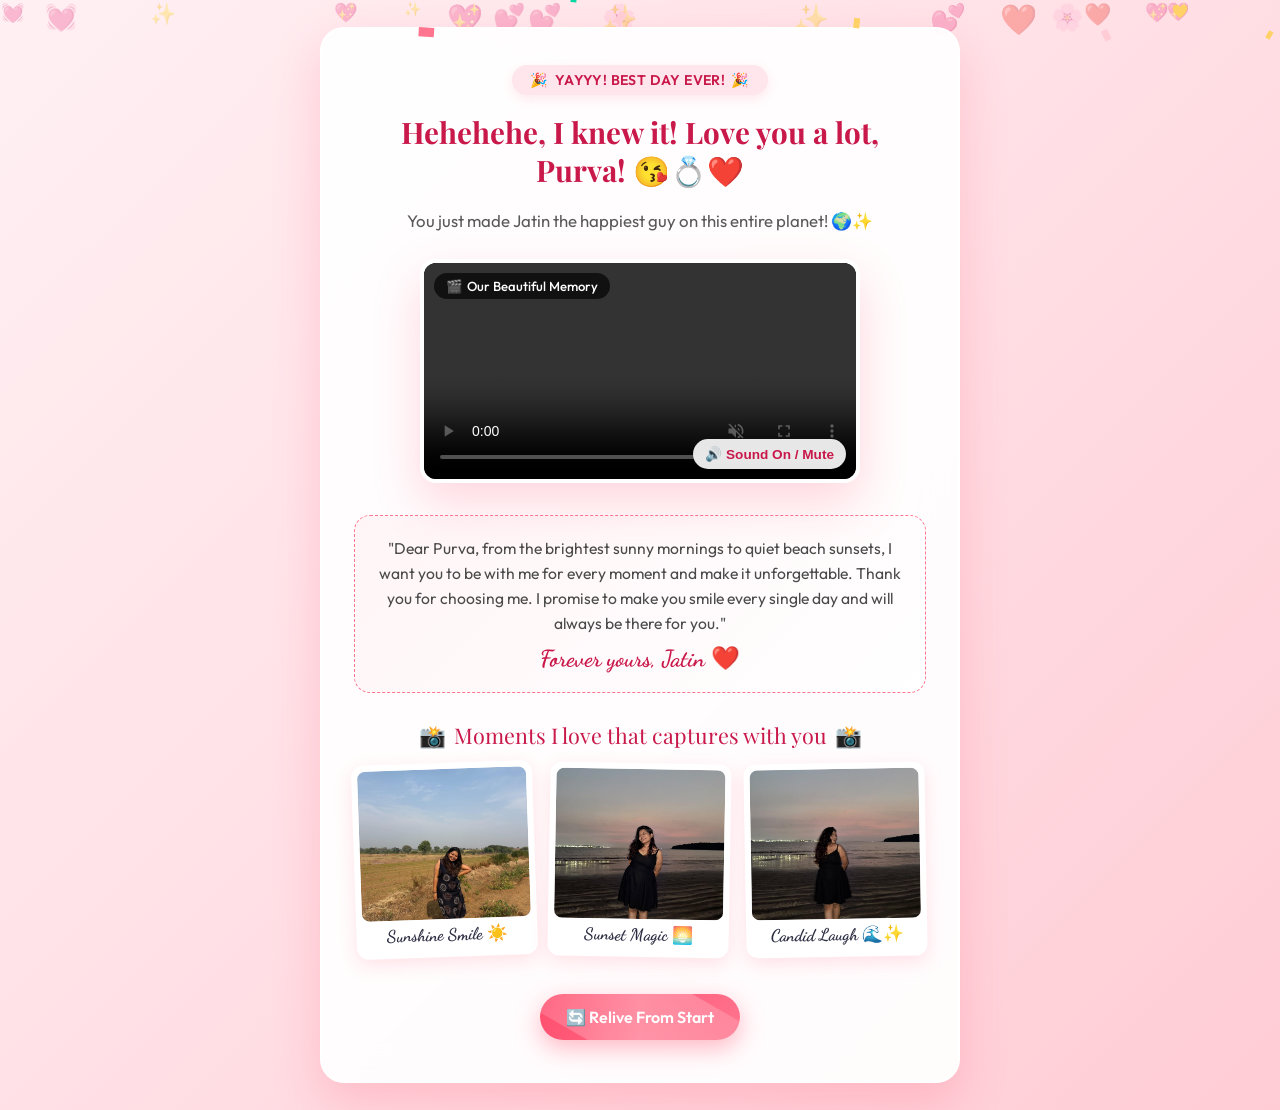
==== yes.html @ 20db920b "Initial commit: Ask out Purva interactive web project" ====
<!DOCTYPE html>
<html lang="en">
  <head>
    <meta charset="UTF-8" />
    <meta name="viewport" content="width=device-width, initial-scale=1.0, maximum-scale=1.0, user-scalable=no" />
    <title>SHE SAID YES! 🎉💖 | Purva & Jatin Forever</title>
    <meta name="description" content="Purva said YES! Celebration page for Purva and Jatin." />
    <link rel="stylesheet" href="./style.css" />
  </head>
  <body>
    <!-- Confetti canvas for celebration burst -->
    <canvas id="confetti-canvas"></canvas>

    <div class="container celebrate-container">
      <div class="badge">
        <span>🎉</span> YAYYY! BEST DAY EVER! <span>🎉</span>
      </div>

      <h1>Hehehehe, I knew it! Love you a lot, Purva! 😘💍❤️</h1>
      <p class="subtitle">
        You just made Jatin the happiest guy on this entire planet! 🌍✨
      </p>

      <!-- Video Player for public/purvaV1.mp4 -->
      <div class="video-card">
        <div class="video-badge">
          <span>🎬</span> Our Beautiful Memory
        </div>
        <video
          id="purva-video"
          class="video-player"
          autoplay
          loop
          muted
          playsinline
          controls
        >
          <source src="public/purvaV1.mp4" type="video/mp4" />
          Your browser does not support the video tag.
        </video>
        <div class="video-controls-overlay">
          <button id="unmute-btn" class="control-btn" type="button">
            🔊 Sound On / Mute
          </button>
        </div>
      </div>

      <!-- Sweet Love Note -->
      <div class="love-note">
        <p>
          "Dear Purva, from the brightest sunny mornings to quiet beach sunsets,
          I want you to be with me for every moment and make it unforgettable.
          Thank you for choosing me.
          I promise to make you smile every single day and will always be there for you."
        </p>
        <div class="signature">Forever yours, Jatin ❤️</div>
      </div>

      <!-- Memories Gallery showcasing public/purvaP1, public/purvaP2, public/purvaP3 -->
      <div class="memories-section">
        <div class="memories-title">
          <span>📸</span> Moments I love that captures with you <span>📸</span>
        </div>
        <div class="gallery-grid">
          <div class="gallery-item">
            <img src="public/purvaP1.jpeg" alt="Purva's smile" class="gallery-img" />
            <div class="gallery-caption">Sunshine Smile ☀️</div>
          </div>
          <div class="gallery-item">
            <img src="public/purvaP2.jpeg" alt="Purva at sunset" class="gallery-img" />
            <div class="gallery-caption">Sunset Magic 🌅</div>
          </div>
          <div class="gallery-item">
            <img src="public/purvaP3.jpeg" alt="Purva beach laugh" class="gallery-img" />
            <div class="gallery-caption">Candid Laugh 🌊✨</div>
          </div>
        </div>
      </div>

      <!-- Replay / Action Button -->
      <div class="btn-group" style="margin-top: 15px;">
        <a href="index.html" class="btn-custom btn-yes" style="font-size: 1rem; padding: 10px 26px;">
          🔄 Relive From Start
        </a>
      </div>
    </div>

    <script src="./script.js"></script>
  </body>
</html>
---- style.css ----
@import url('https://fonts.googleapis.com/css2?family=Dancing+Script:wght@600;700&family=Outfit:wght@300;400;500;600;700;800&family=Playfair+Display:ital,wght@0,600;0,700;1,600&display=swap');

:root {
  --primary: #ff4d6d;
  --primary-hover: #ff2a55;
  --primary-light: #ffe5ec;
  --primary-glow: rgba(255, 77, 109, 0.4);
  --secondary: #ff758f;
  --accent: #c9184a;
  --bg-gradient: linear-gradient(135deg, #fff0f3 0%, #ffe3e8 40%, #ffccd5 100%);
  --card-bg: rgba(255, 255, 255, 0.92);
  --card-border: rgba(255, 255, 255, 0.98);
  --text-dark: #2b2d42;
  --text-muted: #595959;
  --shadow-sm: 0 4px 12px rgba(255, 77, 109, 0.12);
  --shadow-md: 0 12px 32px rgba(255, 77, 109, 0.18);
  --shadow-lg: 0 20px 48px rgba(255, 77, 109, 0.22);
  --radius-lg: 24px;
  --radius-md: 16px;
  --radius-sm: 10px;
}

* {
  margin: 0;
  padding: 0;
  box-sizing: border-box;
  -webkit-tap-highlight-color: transparent;
}

html, body {
  width: 100%;
  min-height: 100vh;
  min-height: 100dvh;
  margin: 0;
  padding: 0;
  overflow-x: hidden;
}

body {
  display: flex;
  justify-content: center;
  align-items: center;
  background: var(--bg-gradient);
  font-family: 'Outfit', sans-serif;
  color: var(--text-dark);
  position: relative;
  padding: clamp(12px, 3vh, 32px) clamp(12px, 3vw, 24px);
}

/* Floating background hearts */
.hearts-bg {
  position: fixed;
  top: 0;
  left: 0;
  width: 100vw;
  height: 100vh;
  pointer-events: none;
  z-index: 0;
  overflow: hidden;
}

.floating-heart {
  position: absolute;
  color: rgba(255, 107, 129, 0.35);
  font-size: clamp(14px, 2.5vw, 22px);
  animation: floatUp 8s linear infinite;
  user-select: none;
}

@keyframes floatUp {
  0% {
    transform: translateY(105vh) scale(0.6) rotate(0deg);
    opacity: 0;
  }
  15% {
    opacity: 0.8;
  }
  85% {
    opacity: 0.8;
  }
  100% {
    transform: translateY(-10vh) scale(1.2) rotate(360deg);
    opacity: 0;
  }
}

/* Main Container Card */
.container {
  position: relative;
  z-index: 10;
  background: var(--card-bg);
  backdrop-filter: blur(16px);
  -webkit-backdrop-filter: blur(16px);
  border: 2px solid var(--card-border);
  border-radius: var(--radius-lg);
  box-shadow: var(--shadow-lg);
  padding: clamp(20px, 4vh, 36px) clamp(16px, 4vw, 32px);
  width: 100%;
  max-width: 520px;
  display: flex;
  flex-direction: column;
  align-items: center;
  text-align: center;
  gap: clamp(12px, 2vh, 20px);
  animation: scaleIn 0.5s cubic-bezier(0.175, 0.885, 0.32, 1.275);
}

@keyframes scaleIn {
  from {
    opacity: 0;
    transform: scale(0.92) translateY(15px);
  }
  to {
    opacity: 1;
    transform: scale(1) translateY(0);
  }
}

/* Top decorative badge */
.badge {
  display: inline-flex;
  align-items: center;
  justify-content: center;
  gap: 6px;
  background: #ffe5ec;
  color: var(--accent);
  padding: 6px clamp(12px, 3vw, 18px);
  border-radius: 999px;
  font-size: clamp(0.75rem, 2.2vw, 0.88rem);
  font-weight: 600;
  letter-spacing: 0.4px;
  box-shadow: var(--shadow-sm);
  max-width: 100%;
  animation: gentlePulse 2.5s ease-in-out infinite;
}

@keyframes gentlePulse {
  0%, 100% { transform: scale(1); }
  50% { transform: scale(1.04); }
}

/* Photo Frames (Polaroid style) */
.photo-frame-wrapper {
  position: relative;
  perspective: 1000px;
  margin: 4px 0 8px;
  width: 100%;
  display: flex;
  justify-content: center;
}

.polaroid-card {
  background: #ffffff;
  padding: 10px 10px clamp(18px, 3vh, 26px) 10px;
  border-radius: 12px;
  box-shadow: 0 15px 35px rgba(0, 0, 0, 0.12), 0 5px 15px rgba(255, 77, 109, 0.15);
  transform: rotate(-1.5deg);
  transition: all 0.35s ease;
  position: relative;
  width: 100%;
  max-width: clamp(210px, 60vw, 280px);
  margin: 0 auto;
}

.polaroid-card:hover {
  transform: rotate(0deg) scale(1.02);
  box-shadow: 0 20px 40px rgba(255, 77, 109, 0.22);
}

.polaroid-img {
  width: 100%;
  height: clamp(190px, 35vh, 270px);
  object-fit: cover;
  border-radius: 8px;
  display: block;
}

.polaroid-caption {
  font-family: 'Dancing Script', cursive;
  font-size: clamp(1.15rem, 3.5vw, 1.4rem);
  color: var(--accent);
  margin-top: 8px;
  font-weight: 700;
}

.floating-sticker {
  position: absolute;
  font-size: clamp(20px, 5vw, 28px);
  filter: drop-shadow(0 4px 8px rgba(0,0,0,0.15));
  z-index: 5;
  animation: bounceSticker 2s ease-in-out infinite alternate;
}

.sticker-top-right {
  top: -10px;
  right: -10px;
}

.sticker-bottom-left {
  bottom: -8px;
  left: -8px;
  animation-delay: 0.5s;
}

@keyframes bounceSticker {
  from { transform: translateY(0) rotate(-6deg); }
  to { transform: translateY(-6px) rotate(6deg); }
}

/* Stacked Photos on no3.html */
.stacked-photos {
  position: relative;
  width: clamp(220px, 65vw, 270px);
  height: clamp(170px, 28vh, 230px);
  margin: 6px auto;
}

.stacked-thumb {
  position: absolute;
  width: clamp(110px, 34vw, 150px);
  height: clamp(140px, 24vh, 185px);
  object-fit: cover;
  border-radius: 10px;
  border: 3.5px solid #fff;
  box-shadow: 0 10px 22px rgba(0, 0, 0, 0.18);
  transition: transform 0.3s ease;
}

.thumb-1 {
  left: 6px;
  top: 15px;
  transform: rotate(-10deg);
  z-index: 1;
}

.thumb-2 {
  right: 6px;
  top: 22px;
  transform: rotate(12deg);
  z-index: 2;
}

.thumb-3 {
  left: 50%;
  transform: translateX(-50%) rotate(-1deg);
  top: 5px;
  z-index: 3;
}

.stacked-photos:hover .thumb-1 { transform: rotate(-16deg) translate(-8px, 0); }
.stacked-photos:hover .thumb-2 { transform: rotate(16deg) translate(8px, 0); }
.stacked-photos:hover .thumb-3 { transform: translateX(-50%) scale(1.05); }

/* Headings and Typography */
h1 {
  font-family: 'Playfair Display', serif;
  font-size: clamp(1.35rem, 4.2vw, 1.85rem);
  color: var(--accent);
  line-height: 1.3;
  font-weight: 700;
  max-width: 100%;
  word-break: break-word;
}

.subtitle {
  font-size: clamp(0.9rem, 2.5vw, 1.05rem);
  color: var(--text-muted);
  line-height: 1.5;
  font-weight: 400;
}

.author-tag {
  font-family: 'Dancing Script', cursive;
  font-size: clamp(1.15rem, 3.5vw, 1.35rem);
  color: var(--primary);
  font-weight: 700;
  display: inline-block;
  margin-top: 4px;
}

/* Button Group */
.btn-group {
  display: flex;
  gap: clamp(12px, 3vw, 22px);
  justify-content: center;
  align-items: center;
  margin-top: 6px;
  flex-wrap: wrap;
  width: 100%;
  position: relative;
  min-height: 55px;
}

.btn-custom {
  display: inline-flex;
  align-items: center;
  justify-content: center;
  gap: 8px;
  text-decoration: none;
  font-weight: 600;
  border-radius: 999px;
  transition: all 0.25s cubic-bezier(0.175, 0.885, 0.32, 1.275);
  cursor: pointer;
  border: none;
  font-family: 'Outfit', sans-serif;
  user-select: none;
  min-height: 46px;
  touch-action: manipulation;
}

.btn-yes {
  background: linear-gradient(135deg, #ff4d6d, #ff758f);
  color: #ffffff;
  padding: 12px clamp(24px, 5vw, 34px);
  font-size: clamp(1rem, 2.6vw, 1.15rem);
  box-shadow: 0 8px 24px var(--primary-glow);
  position: relative;
  overflow: hidden;
}

.btn-yes::after {
  content: '';
  position: absolute;
  top: -50%;
  left: -50%;
  width: 200%;
  height: 200%;
  background: linear-gradient(60deg, transparent, rgba(255,255,255,0.3), transparent);
  transform: rotate(30deg);
  animation: shine 3s infinite;
}

@keyframes shine {
  0% { transform: translateX(-100%) rotate(30deg); }
  20%, 100% { transform: translateX(100%) rotate(30deg); }
}

.btn-yes:hover {
  transform: translateY(-3px) scale(1.05);
  box-shadow: 0 12px 30px rgba(255, 77, 109, 0.5);
  color: #fff;
}

.btn-yes-grow-1 {
  padding: 14px clamp(28px, 6vw, 40px);
  font-size: clamp(1.08rem, 2.8vw, 1.25rem);
  animation: pulseButton 1.8s infinite;
}

.btn-yes-grow-2 {
  padding: 16px clamp(32px, 7vw, 46px);
  font-size: clamp(1.15rem, 3.2vw, 1.4rem);
  animation: pulseButton 1.4s infinite;
}

.btn-yes-huge {
  padding: 18px clamp(36px, 8vw, 52px);
  font-size: clamp(1.25rem, 3.8vw, 1.55rem);
  animation: pulseButton 1.1s infinite;
  box-shadow: 0 12px 35px rgba(255, 77, 109, 0.6);
}

@keyframes pulseButton {
  0%, 100% { transform: scale(1); }
  50% { transform: scale(1.06); }
}

.btn-no {
  background: #ffffff;
  color: #555;
  padding: 11px clamp(20px, 4vw, 28px);
  font-size: clamp(0.95rem, 2.4vw, 1.05rem);
  border: 1.5px solid #ffccd5;
  box-shadow: var(--shadow-sm);
}

.btn-no:hover {
  background: #fff0f3;
  color: #333;
  transform: translateY(-2px);
}

/* Running runaway No button */
#move-random {
  transition: all 0.2s cubic-bezier(0.25, 0.8, 0.25, 1);
  z-index: 1000;
  white-space: nowrap;
}

/* Celebration / YES Page Styles */
.celebrate-container {
  max-width: 640px;
  padding: clamp(24px, 4vh, 40px) clamp(16px, 4vw, 32px);
}

.video-card {
  position: relative;
  width: 100%;
  max-width: 440px;
  border-radius: var(--radius-md);
  overflow: hidden;
  box-shadow: var(--shadow-lg);
  border: 4px solid #ffffff;
  background: #000;
  margin: 8px 0;
}

.video-player {
  width: 100%;
  max-height: clamp(260px, 48vh, 420px);
  display: block;
  object-fit: cover;
  border-radius: calc(var(--radius-md) - 4px);
}

.video-badge {
  position: absolute;
  top: 10px;
  left: 10px;
  background: rgba(0, 0, 0, 0.65);
  backdrop-filter: blur(8px);
  color: #fff;
  padding: 5px 12px;
  border-radius: 999px;
  font-size: clamp(0.72rem, 2vw, 0.82rem);
  font-weight: 500;
  display: flex;
  align-items: center;
  gap: 5px;
  z-index: 2;
}

.video-controls-overlay {
  position: absolute;
  bottom: 10px;
  right: 10px;
  display: flex;
  gap: 6px;
  z-index: 3;
}

.control-btn {
  background: rgba(255, 255, 255, 0.9);
  border: none;
  padding: 7px 12px;
  border-radius: 999px;
  font-size: clamp(0.75rem, 2vw, 0.85rem);
  font-weight: 600;
  color: var(--accent);
  cursor: pointer;
  display: flex;
  align-items: center;
  gap: 5px;
  transition: all 0.2s ease;
  backdrop-filter: blur(4px);
}

.control-btn:hover {
  background: #fff;
  transform: scale(1.04);
}

/* Memories Gallery on YES page */
.memories-section {
  width: 100%;
  margin-top: 10px;
}

.memories-title {
  font-family: 'Playfair Display', serif;
  font-size: clamp(1.15rem, 3.4vw, 1.35rem);
  color: var(--accent);
  margin-bottom: 14px;
  display: flex;
  align-items: center;
  justify-content: center;
  gap: 8px;
  flex-wrap: wrap;
}

.gallery-grid {
  display: grid;
  grid-template-columns: repeat(3, 1fr);
  gap: clamp(8px, 2vw, 14px);
  width: 100%;
}

.gallery-item {
  background: #ffffff;
  padding: 6px 6px 12px 6px;
  border-radius: 12px;
  box-shadow: 0 6px 18px rgba(255, 77, 109, 0.15);
  transition: all 0.3s ease;
  position: relative;
  text-align: center;
}

.gallery-item:hover {
  transform: translateY(-4px) scale(1.03);
  box-shadow: 0 12px 24px rgba(255, 77, 109, 0.22);
}

.gallery-item:nth-child(1) { transform: rotate(-2deg); }
.gallery-item:nth-child(2) { transform: rotate(1deg); }
.gallery-item:nth-child(3) { transform: rotate(-1deg); }

.gallery-item:nth-child(1):hover,
.gallery-item:nth-child(2):hover,
.gallery-item:nth-child(3):hover {
  transform: translateY(-4px) rotate(0deg) scale(1.03);
}

.gallery-img {
  width: 100%;
  height: clamp(100px, 18vh, 150px);
  object-fit: cover;
  border-radius: 8px;
  display: block;
}

.gallery-caption {
  font-family: 'Dancing Script', cursive;
  font-size: clamp(0.9rem, 2.5vw, 1.05rem);
  color: var(--text-dark);
  margin-top: 6px;
  font-weight: 700;
  line-height: 1.2;
}

/* Sweet Love Note */
.love-note {
  background: linear-gradient(135deg, #fff5f7, #ffffff);
  border: 1px dashed var(--secondary);
  border-radius: var(--radius-md);
  padding: clamp(14px, 3vh, 20px) clamp(14px, 3vw, 22px);
  margin-top: 6px;
  width: 100%;
}

.love-note p {
  font-size: clamp(0.88rem, 2.3vw, 0.98rem);
  color: #4a4a4a;
  line-height: 1.6;
}

.love-note .signature {
  font-family: 'Dancing Script', cursive;
  font-size: clamp(1.2rem, 3.5vw, 1.45rem);
  color: var(--accent);
  margin-top: 8px;
  font-weight: 700;
}

/* Confetti canvas */
#confetti-canvas {
  position: fixed;
  top: 0;
  left: 0;
  width: 100vw;
  height: 100vh;
  pointer-events: none;
  z-index: 1000;
}

/* Click heart burst */
.click-heart {
  position: fixed;
  pointer-events: none;
  user-select: none;
  animation: heartExplode 0.9s cubic-bezier(0.1, 0.8, 0.3, 1) forwards;
  z-index: 9999;
}

@keyframes heartExplode {
  0% {
    opacity: 1;
    transform: translate(-50%, -50%) scale(0.6);
  }
  100% {
    opacity: 0;
    transform: translate(-50%, -100px) scale(1.6) rotate(20deg);
  }
}

/* Responsive adjustments for phones and tablets */
@media (max-width: 480px) {
  .gallery-grid {
    grid-template-columns: repeat(3, 1fr);
    gap: 6px;
  }

  .gallery-item {
    padding: 4px 4px 8px 4px;
  }

  .gallery-img {
    height: 95px;
  }

  .gallery-caption {
    font-size: 0.85rem;
    margin-top: 4px;
  }

  .btn-group {
    flex-direction: column;
    width: 100%;
    gap: 10px;
  }

  .btn-custom {
    width: 100%;
  }

  #move-random {
    width: auto !important;
  }
}

/* Support for landscape mobile */
@media (max-height: 520px) and (orientation: landscape) {
  body {
    padding: 10px;
    align-items: flex-start;
  }

  .container {
    max-width: 90%;
    gap: 12px;
  }

  .polaroid-img {
    height: 160px;
  }

  .stacked-photos {
    height: 150px;
  }

  .stacked-thumb {
    height: 130px;
  }
}
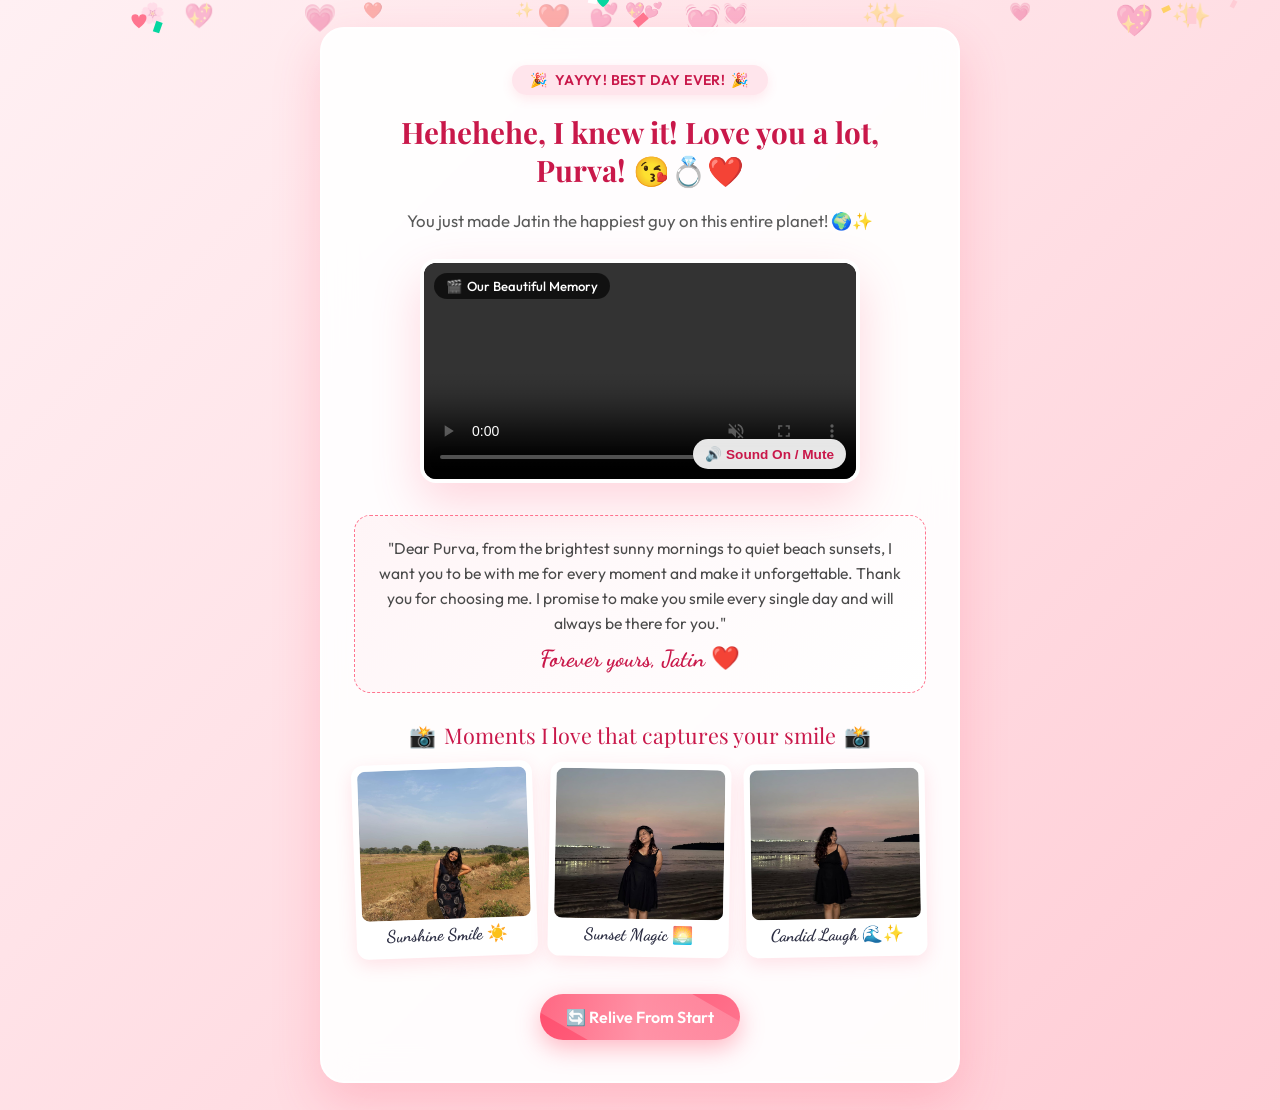
==== commit 53798001: "Update memories section title in yes.html" ====
--- a/yes.html
+++ b/yes.html
@@ -59,7 +59,7 @@
       <!-- Memories Gallery showcasing public/purvaP1, public/purvaP2, public/purvaP3 -->
       <div class="memories-section">
         <div class="memories-title">
-          <span>📸</span> Moments I love that captures with you <span>📸</span>
+          <span>📸</span> Moments I love that captures your smile <span>📸</span>
         </div>
         <div class="gallery-grid">
           <div class="gallery-item">
